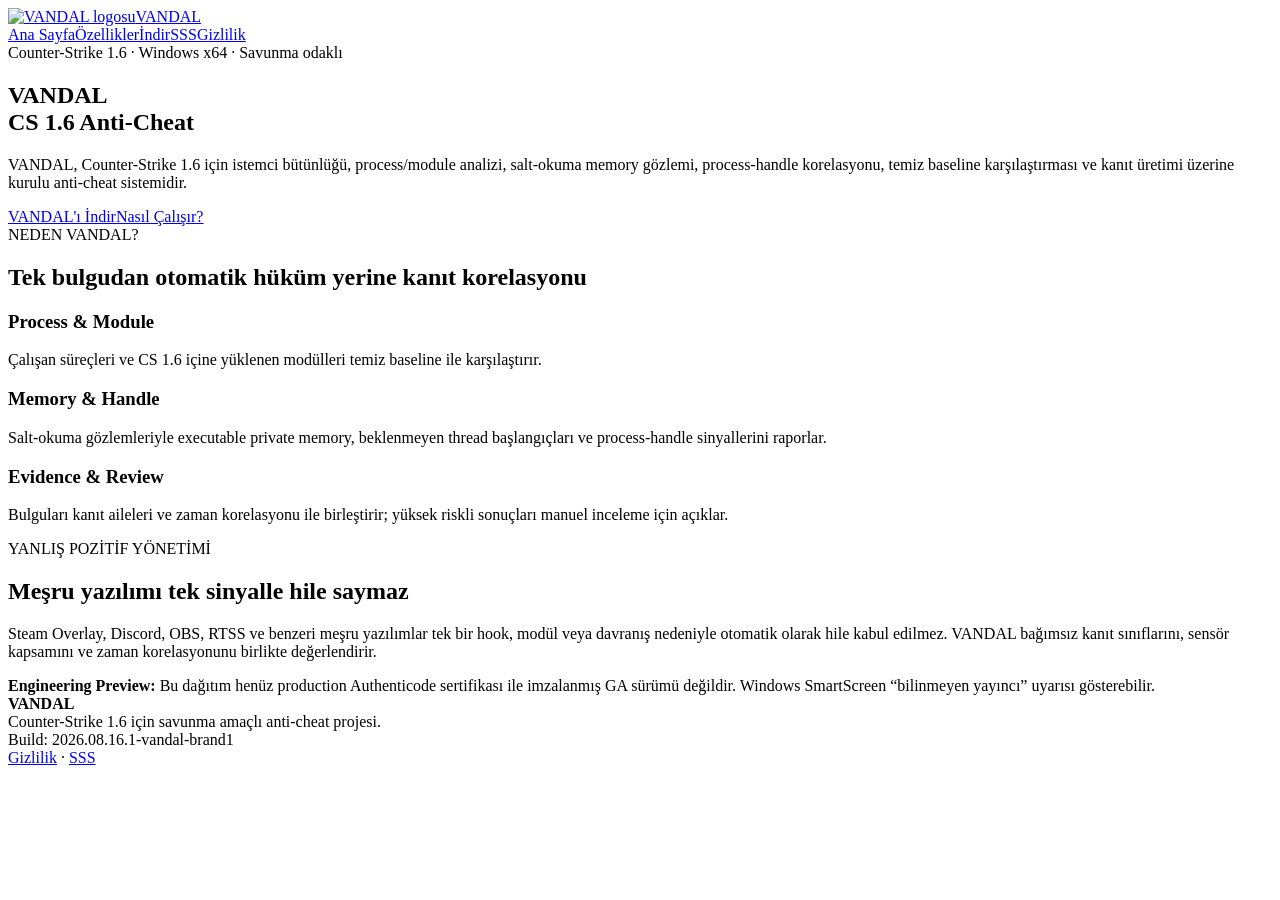
==== index.html @ d3534bc9 "Add VANDAL SEO homepage" ====
<!doctype html><html lang="tr"><head><meta charset="utf-8"><meta name="viewport" content="width=device-width,initial-scale=1"><title>VANDAL CS 1.6 Anti-Cheat | Windows Hile Tespit Sistemi</title><meta name="description" content="VANDAL, Counter-Strike 1.6 için process, module, memory, handle ve evidence correlation kullanan Windows x64 anti-cheat projesidir."><meta name="robots" content="index,follow,max-image-preview:large,max-snippet:-1,max-video-preview:-1"><link rel="canonical" href="https://mstarsayz-alt.github.io/VANDAL-CS16-AntiCheat/index.html"><link rel="icon" href="assets/logo.svg" type="image/svg+xml"><meta name="theme-color" content="#080c14"><meta property="og:type" content="website"><meta property="og:site_name" content="VANDAL"><meta property="og:title" content="VANDAL CS 1.6 Anti-Cheat | Windows Hile Tespit Sistemi"><meta property="og:description" content="VANDAL, Counter-Strike 1.6 için process, module, memory, handle ve evidence correlation kullanan Windows x64 anti-cheat projesidir."><meta property="og:url" content="https://mstarsayz-alt.github.io/VANDAL-CS16-AntiCheat/index.html"><meta property="og:image" content="https://mstarsayz-alt.github.io/VANDAL-CS16-AntiCheat/assets/og-vandal.svg"><meta name="twitter:card" content="summary_large_image"><link rel="stylesheet" href="assets/style.css"><script type="application/ld+json">{"@context":"https://schema.org","@graph":[{"@type":"WebSite","@id":"https://mstarsayz-alt.github.io/VANDAL-CS16-AntiCheat/#website","url":"https://mstarsayz-alt.github.io/VANDAL-CS16-AntiCheat/","name":"VANDAL CS 1.6 Anti-Cheat","inLanguage":"tr-TR"},{"@type":"SoftwareApplication","@id":"https://mstarsayz-alt.github.io/VANDAL-CS16-AntiCheat/#software","name":"VANDAL","alternateName":"VANDAL CS 1.6 Anti-Cheat","operatingSystem":"Windows 10, Windows 11","applicationCategory":"SecurityApplication","softwareVersion":"2026.08.16.1-vandal-brand1","url":"https://mstarsayz-alt.github.io/VANDAL-CS16-AntiCheat/","downloadUrl":"https://mstarsayz-alt.github.io/VANDAL-CS16-AntiCheat/downloads/VANDAL.exe","description":"Counter-Strike 1.6 için process, module, memory, handle, baseline ve evidence correlation kullanan savunma amaçlı Windows anti-cheat yazılımı."}]}</script></head><body><header><div class="wrap"><nav><a class="brand" href="index.html"><img src="assets/logo.svg" alt="VANDAL logosu"><span>VANDAL</span></a><div class="links"><a href="index.html" aria-current="page">Ana Sayfa</a><a href="features.html">Özellikler</a><a href="download.html">İndir</a><a href="faq.html">SSS</a><a href="privacy.html">Gizlilik</a></div></nav></div></header><main><section class="hero"><div class="wrap"><span class="eyebrow">Counter-Strike 1.6 · Windows x64 · Savunma odaklı</span><h1>VANDAL<br>CS 1.6 Anti-Cheat</h1><p class="lead">VANDAL, Counter-Strike 1.6 için istemci bütünlüğü, process/module analizi, salt-okuma memory gözlemi, process-handle korelasyonu, temiz baseline karşılaştırması ve kanıt üretimi üzerine kurulu anti-cheat sistemidir.</p><div class="cta"><a class="btn primary" href="download.html">VANDAL'ı İndir</a><a class="btn" href="features.html">Nasıl Çalışır?</a></div></div></section><section><div class="wrap"><div class="kicker">NEDEN VANDAL?</div><h2>Tek bulgudan otomatik hüküm yerine kanıt korelasyonu</h2><div class="grid"><div class="card"><h3>Process & Module</h3><p>Çalışan süreçleri ve CS 1.6 içine yüklenen modülleri temiz baseline ile karşılaştırır.</p></div><div class="card"><h3>Memory & Handle</h3><p>Salt-okuma gözlemleriyle executable private memory, beklenmeyen thread başlangıçları ve process-handle sinyallerini raporlar.</p></div><div class="card"><h3>Evidence & Review</h3><p>Bulguları kanıt aileleri ve zaman korelasyonu ile birleştirir; yüksek riskli sonuçları manuel inceleme için açıklar.</p></div></div></div></section><section><div class="wrap"><div class="kicker">YANLIŞ POZİTİF YÖNETİMİ</div><h2>Meşru yazılımı tek sinyalle hile saymaz</h2><p class="lead">Steam Overlay, Discord, OBS, RTSS ve benzeri meşru yazılımlar tek bir hook, modül veya davranış nedeniyle otomatik olarak hile kabul edilmez. VANDAL bağımsız kanıt sınıflarını, sensör kapsamını ve zaman korelasyonunu birlikte değerlendirir.</p></div></section><section><div class="wrap"><div class="notice"><strong>Engineering Preview:</strong> Bu dağıtım henüz production Authenticode sertifikası ile imzalanmış GA sürümü değildir. Windows SmartScreen “bilinmeyen yayıncı” uyarısı gösterebilir.</div></div></section></main><footer><div class="wrap footer-grid"><div><strong>VANDAL</strong><div class="small">Counter-Strike 1.6 için savunma amaçlı anti-cheat projesi.</div></div><div class="small">Build: 2026.08.16.1-vandal-brand1<br><a href="privacy.html">Gizlilik</a> · <a href="faq.html">SSS</a></div></div></footer></body></html>
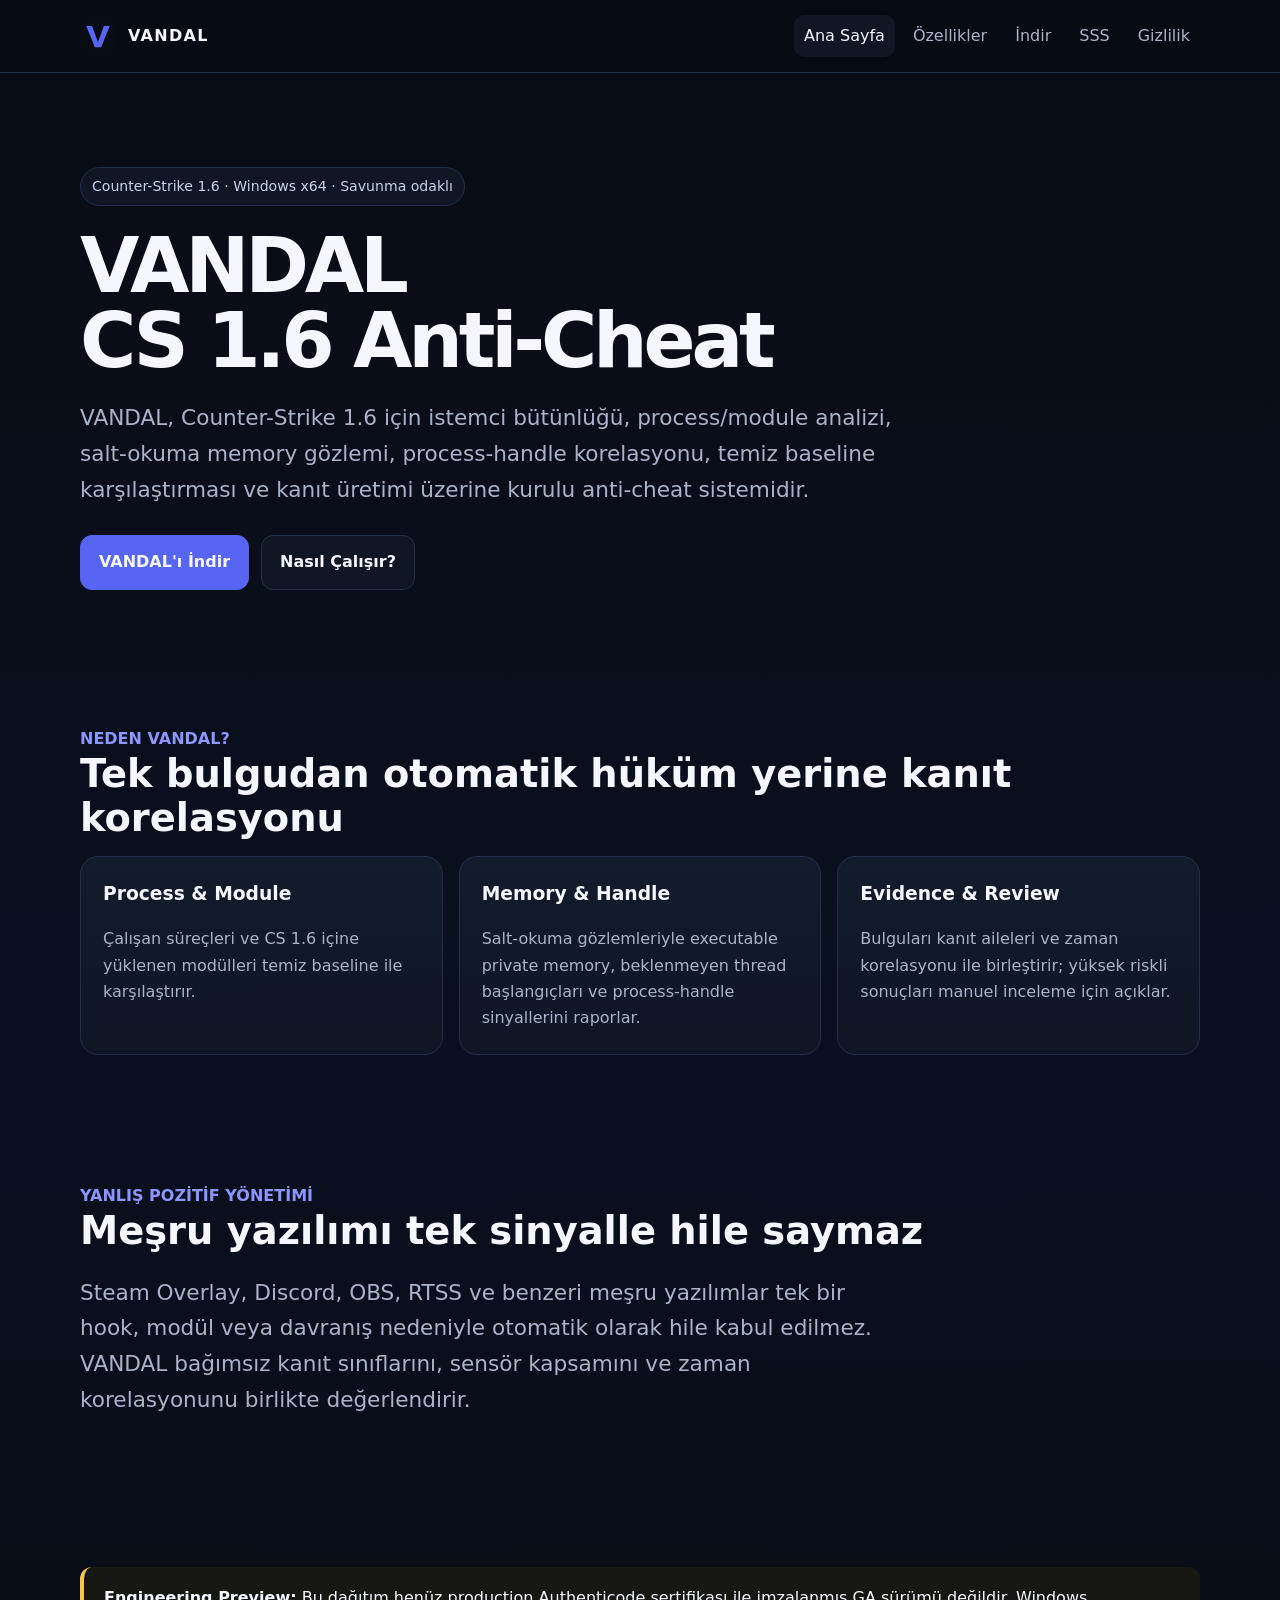
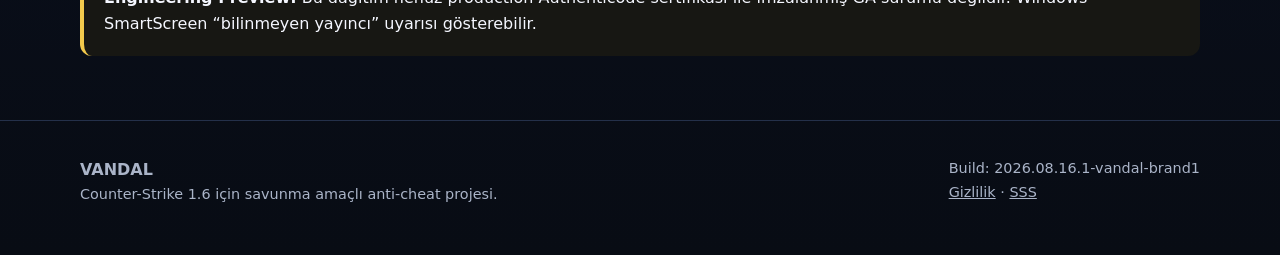
==== commit 359e4944: "Update structured download URL" ====
--- a/index.html
+++ b/index.html
@@ -1 +1 @@
-<!doctype html><html lang="tr"><head><meta charset="utf-8"><meta name="viewport" content="width=device-width,initial-scale=1"><title>VANDAL CS 1.6 Anti-Cheat | Windows Hile Tespit Sistemi</title><meta name="description" content="VANDAL, Counter-Strike 1.6 için process, module, memory, handle ve evidence correlation kullanan Windows x64 anti-cheat projesidir."><meta name="robots" content="index,follow,max-image-preview:large,max-snippet:-1,max-video-preview:-1"><link rel="canonical" href="https://mstarsayz-alt.github.io/VANDAL-CS16-AntiCheat/index.html"><link rel="icon" href="assets/logo.svg" type="image/svg+xml"><meta name="theme-color" content="#080c14"><meta property="og:type" content="website"><meta property="og:site_name" content="VANDAL"><meta property="og:title" content="VANDAL CS 1.6 Anti-Cheat | Windows Hile Tespit Sistemi"><meta property="og:description" content="VANDAL, Counter-Strike 1.6 için process, module, memory, handle ve evidence correlation kullanan Windows x64 anti-cheat projesidir."><meta property="og:url" content="https://mstarsayz-alt.github.io/VANDAL-CS16-AntiCheat/index.html"><meta property="og:image" content="https://mstarsayz-alt.github.io/VANDAL-CS16-AntiCheat/assets/og-vandal.svg"><meta name="twitter:card" content="summary_large_image"><link rel="stylesheet" href="assets/style.css"><script type="application/ld+json">{"@context":"https://schema.org","@graph":[{"@type":"WebSite","@id":"https://mstarsayz-alt.github.io/VANDAL-CS16-AntiCheat/#website","url":"https://mstarsayz-alt.github.io/VANDAL-CS16-AntiCheat/","name":"VANDAL CS 1.6 Anti-Cheat","inLanguage":"tr-TR"},{"@type":"SoftwareApplication","@id":"https://mstarsayz-alt.github.io/VANDAL-CS16-AntiCheat/#software","name":"VANDAL","alternateName":"VANDAL CS 1.6 Anti-Cheat","operatingSystem":"Windows 10, Windows 11","applicationCategory":"SecurityApplication","softwareVersion":"2026.08.16.1-vandal-brand1","url":"https://mstarsayz-alt.github.io/VANDAL-CS16-AntiCheat/","downloadUrl":"https://mstarsayz-alt.github.io/VANDAL-CS16-AntiCheat/downloads/VANDAL.exe","description":"Counter-Strike 1.6 için process, module, memory, handle, baseline ve evidence correlation kullanan savunma amaçlı Windows anti-cheat yazılımı."}]}</script></head><body><header><div class="wrap"><nav><a class="brand" href="index.html"><img src="assets/logo.svg" alt="VANDAL logosu"><span>VANDAL</span></a><div class="links"><a href="index.html" aria-current="page">Ana Sayfa</a><a href="features.html">Özellikler</a><a href="download.html">İndir</a><a href="faq.html">SSS</a><a href="privacy.html">Gizlilik</a></div></nav></div></header><main><section class="hero"><div class="wrap"><span class="eyebrow">Counter-Strike 1.6 · Windows x64 · Savunma odaklı</span><h1>VANDAL<br>CS 1.6 Anti-Cheat</h1><p class="lead">VANDAL, Counter-Strike 1.6 için istemci bütünlüğü, process/module analizi, salt-okuma memory gözlemi, process-handle korelasyonu, temiz baseline karşılaştırması ve kanıt üretimi üzerine kurulu anti-cheat sistemidir.</p><div class="cta"><a class="btn primary" href="download.html">VANDAL'ı İndir</a><a class="btn" href="features.html">Nasıl Çalışır?</a></div></div></section><section><div class="wrap"><div class="kicker">NEDEN VANDAL?</div><h2>Tek bulgudan otomatik hüküm yerine kanıt korelasyonu</h2><div class="grid"><div class="card"><h3>Process & Module</h3><p>Çalışan süreçleri ve CS 1.6 içine yüklenen modülleri temiz baseline ile karşılaştırır.</p></div><div class="card"><h3>Memory & Handle</h3><p>Salt-okuma gözlemleriyle executable private memory, beklenmeyen thread başlangıçları ve process-handle sinyallerini raporlar.</p></div><div class="card"><h3>Evidence & Review</h3><p>Bulguları kanıt aileleri ve zaman korelasyonu ile birleştirir; yüksek riskli sonuçları manuel inceleme için açıklar.</p></div></div></div></section><section><div class="wrap"><div class="kicker">YANLIŞ POZİTİF YÖNETİMİ</div><h2>Meşru yazılımı tek sinyalle hile saymaz</h2><p class="lead">Steam Overlay, Discord, OBS, RTSS ve benzeri meşru yazılımlar tek bir hook, modül veya davranış nedeniyle otomatik olarak hile kabul edilmez. VANDAL bağımsız kanıt sınıflarını, sensör kapsamını ve zaman korelasyonunu birlikte değerlendirir.</p></div></section><section><div class="wrap"><div class="notice"><strong>Engineering Preview:</strong> Bu dağıtım henüz production Authenticode sertifikası ile imzalanmış GA sürümü değildir. Windows SmartScreen “bilinmeyen yayıncı” uyarısı gösterebilir.</div></div></section></main><footer><div class="wrap footer-grid"><div><strong>VANDAL</strong><div class="small">Counter-Strike 1.6 için savunma amaçlı anti-cheat projesi.</div></div><div class="small">Build: 2026.08.16.1-vandal-brand1<br><a href="privacy.html">Gizlilik</a> · <a href="faq.html">SSS</a></div></div></footer></body></html>+<!doctype html><html lang="tr"><head><meta charset="utf-8"><meta name="viewport" content="width=device-width,initial-scale=1"><title>VANDAL CS 1.6 Anti-Cheat | Windows Hile Tespit Sistemi</title><meta name="description" content="VANDAL, Counter-Strike 1.6 için process, module, memory, handle ve evidence correlation kullanan Windows x64 anti-cheat projesidir."><meta name="robots" content="index,follow,max-image-preview:large,max-snippet:-1,max-video-preview:-1"><link rel="canonical" href="https://mstarsayz-alt.github.io/VANDAL-CS16-AntiCheat/index.html"><link rel="icon" href="assets/logo.svg" type="image/svg+xml"><meta name="theme-color" content="#080c14"><meta property="og:type" content="website"><meta property="og:site_name" content="VANDAL"><meta property="og:title" content="VANDAL CS 1.6 Anti-Cheat | Windows Hile Tespit Sistemi"><meta property="og:description" content="VANDAL, Counter-Strike 1.6 için process, module, memory, handle ve evidence correlation kullanan Windows x64 anti-cheat projesidir."><meta property="og:url" content="https://mstarsayz-alt.github.io/VANDAL-CS16-AntiCheat/index.html"><meta property="og:image" content="https://mstarsayz-alt.github.io/VANDAL-CS16-AntiCheat/assets/og-vandal.svg"><meta name="twitter:card" content="summary_large_image"><link rel="stylesheet" href="assets/style.css"><script type="application/ld+json">{"@context":"https://schema.org","@graph":[{"@type":"WebSite","@id":"https://mstarsayz-alt.github.io/VANDAL-CS16-AntiCheat/#website","url":"https://mstarsayz-alt.github.io/VANDAL-CS16-AntiCheat/","name":"VANDAL CS 1.6 Anti-Cheat","inLanguage":"tr-TR"},{"@type":"SoftwareApplication","@id":"https://mstarsayz-alt.github.io/VANDAL-CS16-AntiCheat/#software","name":"VANDAL","alternateName":"VANDAL CS 1.6 Anti-Cheat","operatingSystem":"Windows 10, Windows 11","applicationCategory":"SecurityApplication","softwareVersion":"2026.08.16.1-vandal-brand1","url":"https://mstarsayz-alt.github.io/VANDAL-CS16-AntiCheat/","downloadUrl":"https://github.com/mstarsayz-alt/VANDAL-CS16-AntiCheat/releases/latest/download/VANDAL.exe","description":"Counter-Strike 1.6 için process, module, memory, handle, baseline ve evidence correlation kullanan savunma amaçlı Windows anti-cheat yazılımı."}]}</script></head><body><header><div class="wrap"><nav><a class="brand" href="index.html"><img src="assets/logo.svg" alt="VANDAL logosu"><span>VANDAL</span></a><div class="links"><a href="index.html" aria-current="page">Ana Sayfa</a><a href="features.html">Özellikler</a><a href="download.html">İndir</a><a href="faq.html">SSS</a><a href="privacy.html">Gizlilik</a></div></nav></div></header><main><section class="hero"><div class="wrap"><span class="eyebrow">Counter-Strike 1.6 · Windows x64 · Savunma odaklı</span><h1>VANDAL<br>CS 1.6 Anti-Cheat</h1><p class="lead">VANDAL, Counter-Strike 1.6 için istemci bütünlüğü, process/module analizi, salt-okuma memory gözlemi, process-handle korelasyonu, temiz baseline karşılaştırması ve kanıt üretimi üzerine kurulu anti-cheat sistemidir.</p><div class="cta"><a class="btn primary" href="download.html">VANDAL'ı İndir</a><a class="btn" href="features.html">Nasıl Çalışır?</a></div></div></section><section><div class="wrap"><div class="kicker">NEDEN VANDAL?</div><h2>Tek bulgudan otomatik hüküm yerine kanıt korelasyonu</h2><div class="grid"><div class="card"><h3>Process & Module</h3><p>Çalışan süreçleri ve CS 1.6 içine yüklenen modülleri temiz baseline ile karşılaştırır.</p></div><div class="card"><h3>Memory & Handle</h3><p>Salt-okuma gözlemleriyle executable private memory, beklenmeyen thread başlangıçları ve process-handle sinyallerini raporlar.</p></div><div class="card"><h3>Evidence & Review</h3><p>Bulguları kanıt aileleri ve zaman korelasyonu ile birleştirir; yüksek riskli sonuçları manuel inceleme için açıklar.</p></div></div></div></section><section><div class="wrap"><div class="kicker">YANLIŞ POZİTİF YÖNETİMİ</div><h2>Meşru yazılımı tek sinyalle hile saymaz</h2><p class="lead">Steam Overlay, Discord, OBS, RTSS ve benzeri meşru yazılımlar tek bir hook, modül veya davranış nedeniyle otomatik olarak hile kabul edilmez. VANDAL bağımsız kanıt sınıflarını, sensör kapsamını ve zaman korelasyonunu birlikte değerlendirir.</p></div></section><section><div class="wrap"><div class="notice"><strong>Engineering Preview:</strong> Bu dağıtım henüz production Authenticode sertifikası ile imzalanmış GA sürümü değildir. Windows SmartScreen “bilinmeyen yayıncı” uyarısı gösterebilir.</div></div></section></main><footer><div class="wrap footer-grid"><div><strong>VANDAL</strong><div class="small">Counter-Strike 1.6 için savunma amaçlı anti-cheat projesi.</div></div><div class="small">Build: 2026.08.16.1-vandal-brand1<br><a href="privacy.html">Gizlilik</a> · <a href="faq.html">SSS</a></div></div></footer></body></html>
--- a/assets/style.css
+++ b/assets/style.css
@@ -0,0 +1 @@
+:root{--bg:#080c14;--panel:#0f1624;--panel2:#121c2d;--text:#f5f7ff;--muted:#aab4c8;--line:#24304a;--accent:#5865f2;--accent2:#8d96ff;--warn:#f2c94c;--max:1120px}*{box-sizing:border-box}html{scroll-behavior:smooth}body{margin:0;background:linear-gradient(180deg,#080c14,#0a1020 58%,#080c14);color:var(--text);font:16px/1.65 system-ui,-apple-system,Segoe UI,Roboto,Arial,sans-serif}a{color:inherit}.wrap{width:min(var(--max),calc(100% - 32px));margin:auto}header{position:sticky;top:0;z-index:20;background:rgba(8,12,20,.93);backdrop-filter:blur(12px);border-bottom:1px solid var(--line)}nav{display:flex;align-items:center;justify-content:space-between;gap:18px;min-height:72px}.brand{display:flex;align-items:center;gap:12px;font-weight:850;text-decoration:none;letter-spacing:.08em}.brand img{width:36px;height:36px}.links{display:flex;flex-wrap:wrap;gap:8px}.links a{text-decoration:none;color:var(--muted);padding:8px 10px;border-radius:10px}.links a:hover,.links a[aria-current=page]{background:var(--panel);color:var(--text)}.hero{padding:94px 0 72px}.eyebrow{display:inline-flex;border:1px solid var(--line);border-radius:999px;padding:7px 11px;color:#cbd3e8;background:#0f1624;font-size:.88rem}h1{font-size:clamp(2.5rem,6vw,5.4rem);line-height:.98;letter-spacing:-.055em;margin:22px 0 18px}h2{font-size:clamp(1.7rem,3vw,2.5rem);line-height:1.15;margin:0 0 16px}h3{margin:0 0 8px}.lead{font-size:clamp(1.08rem,2vw,1.35rem);max-width:820px;color:var(--muted)}.cta{display:flex;flex-wrap:wrap;gap:12px;margin-top:28px}.btn{display:inline-flex;align-items:center;justify-content:center;text-decoration:none;font-weight:760;padding:13px 18px;border-radius:12px;border:1px solid var(--line);background:var(--panel)}.btn.primary{background:var(--accent);border-color:var(--accent)}section{padding:64px 0}.grid{display:grid;grid-template-columns:repeat(3,1fr);gap:16px}.card{background:linear-gradient(180deg,var(--panel2),var(--panel));border:1px solid var(--line);border-radius:18px;padding:22px}.card p{color:var(--muted);margin-bottom:0}.kicker{color:var(--accent2);font-weight:800}.notice{border-left:4px solid var(--warn);background:#171713;padding:18px 20px;border-radius:12px}pre,code{font-family:ui-monospace,SFMono-Regular,Consolas,monospace}pre{overflow:auto;background:#070b12;border:1px solid var(--line);padding:16px;border-radius:12px}table{width:100%;border-collapse:collapse;background:var(--panel);border:1px solid var(--line)}th,td{text-align:left;padding:12px;border-bottom:1px solid var(--line);vertical-align:top}.faq details{background:var(--panel);border:1px solid var(--line);border-radius:14px;padding:18px 20px;margin:12px 0}.faq summary{cursor:pointer;font-weight:750}.muted{color:var(--muted)}footer{border-top:1px solid var(--line);padding:36px 0 48px;color:var(--muted)}.footer-grid{display:flex;justify-content:space-between;gap:24px;flex-wrap:wrap}.small{font-size:.9rem}@media(max-width:820px){nav{align-items:flex-start;padding:14px 0;flex-direction:column}.links{padding-bottom:8px}.hero{padding-top:56px}.grid{grid-template-columns:1fr}}
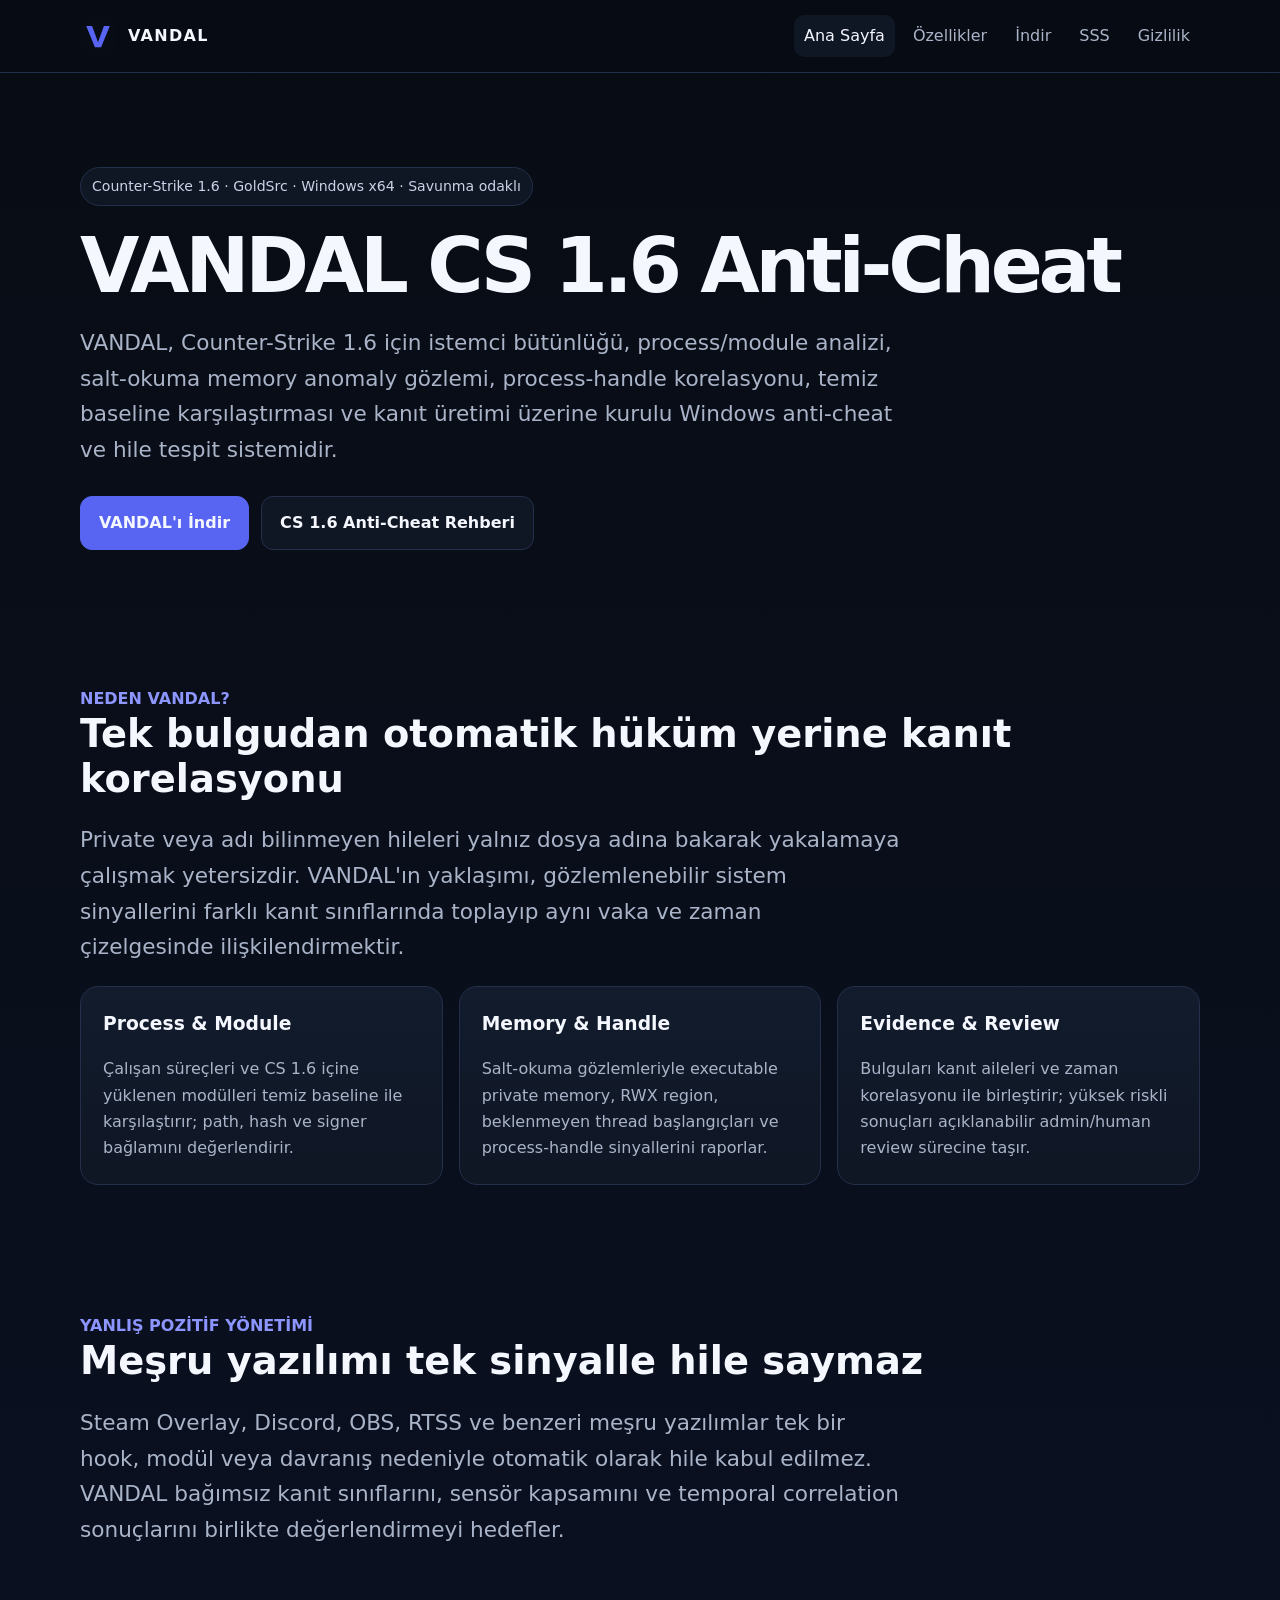
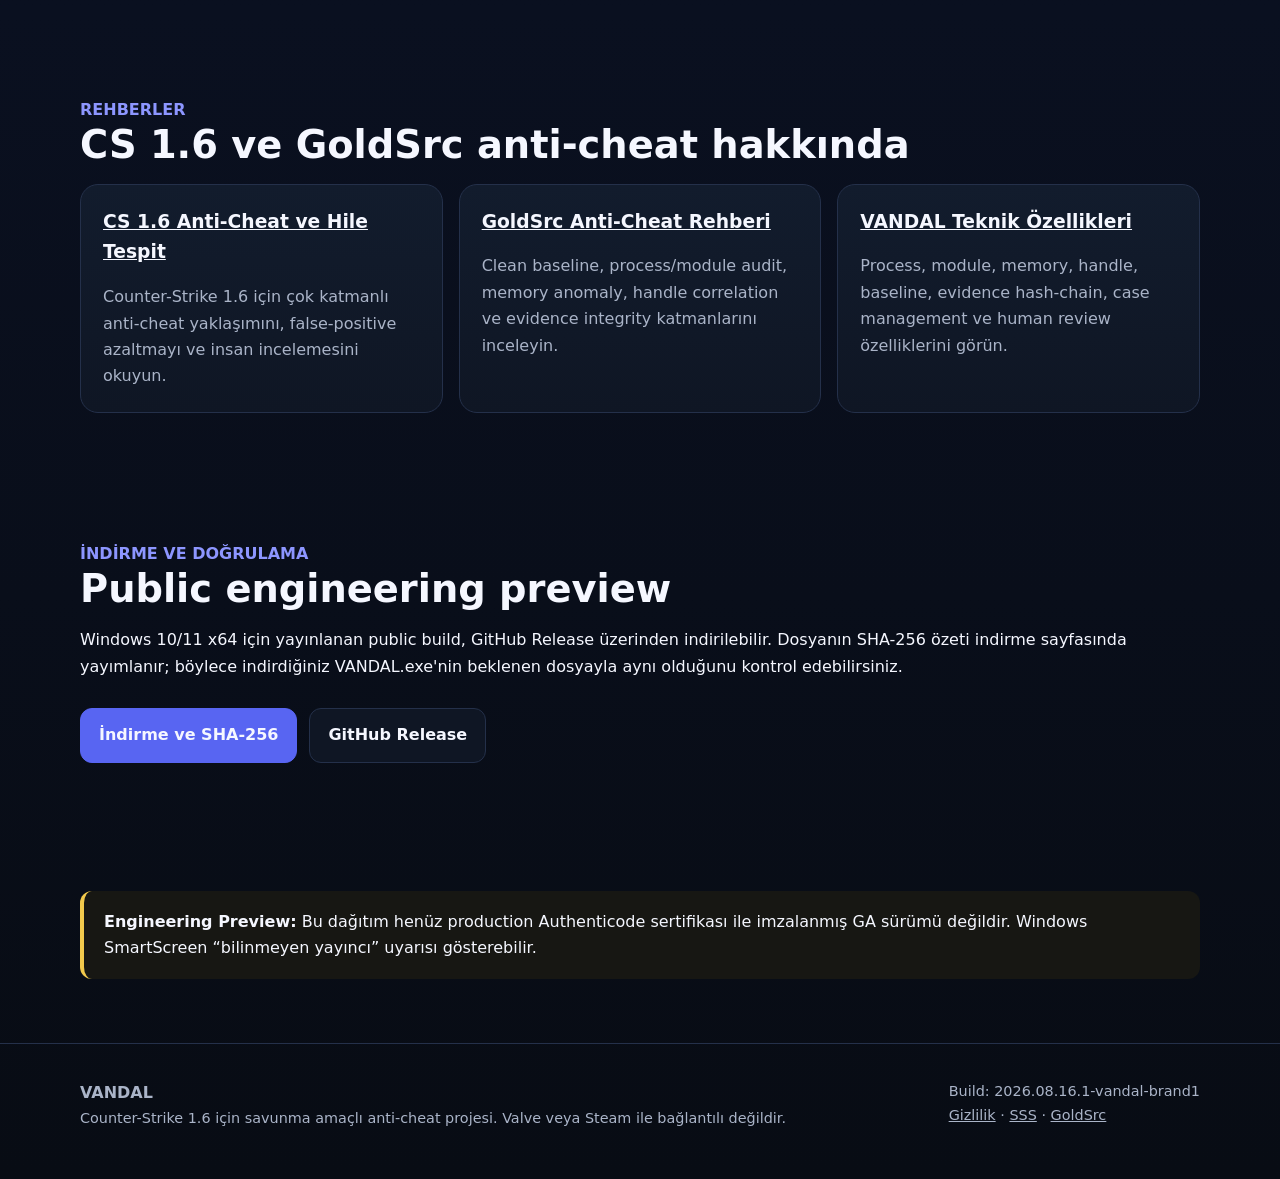
==== commit c483bdef: "Strengthen VANDAL homepage SEO and internal links" ====
--- a/index.html
+++ b/index.html
@@ -1 +1,33 @@
-<!doctype html><html lang="tr"><head><meta charset="utf-8"><meta name="viewport" content="width=device-width,initial-scale=1"><title>VANDAL CS 1.6 Anti-Cheat | Windows Hile Tespit Sistemi</title><meta name="description" content="VANDAL, Counter-Strike 1.6 için process, module, memory, handle ve evidence correlation kullanan Windows x64 anti-cheat projesidir."><meta name="robots" content="index,follow,max-image-preview:large,max-snippet:-1,max-video-preview:-1"><link rel="canonical" href="https://mstarsayz-alt.github.io/VANDAL-CS16-AntiCheat/index.html"><link rel="icon" href="assets/logo.svg" type="image/svg+xml"><meta name="theme-color" content="#080c14"><meta property="og:type" content="website"><meta property="og:site_name" content="VANDAL"><meta property="og:title" content="VANDAL CS 1.6 Anti-Cheat | Windows Hile Tespit Sistemi"><meta property="og:description" content="VANDAL, Counter-Strike 1.6 için process, module, memory, handle ve evidence correlation kullanan Windows x64 anti-cheat projesidir."><meta property="og:url" content="https://mstarsayz-alt.github.io/VANDAL-CS16-AntiCheat/index.html"><meta property="og:image" content="https://mstarsayz-alt.github.io/VANDAL-CS16-AntiCheat/assets/og-vandal.svg"><meta name="twitter:card" content="summary_large_image"><link rel="stylesheet" href="assets/style.css"><script type="application/ld+json">{"@context":"https://schema.org","@graph":[{"@type":"WebSite","@id":"https://mstarsayz-alt.github.io/VANDAL-CS16-AntiCheat/#website","url":"https://mstarsayz-alt.github.io/VANDAL-CS16-AntiCheat/","name":"VANDAL CS 1.6 Anti-Cheat","inLanguage":"tr-TR"},{"@type":"SoftwareApplication","@id":"https://mstarsayz-alt.github.io/VANDAL-CS16-AntiCheat/#software","name":"VANDAL","alternateName":"VANDAL CS 1.6 Anti-Cheat","operatingSystem":"Windows 10, Windows 11","applicationCategory":"SecurityApplication","softwareVersion":"2026.08.16.1-vandal-brand1","url":"https://mstarsayz-alt.github.io/VANDAL-CS16-AntiCheat/","downloadUrl":"https://github.com/mstarsayz-alt/VANDAL-CS16-AntiCheat/releases/latest/download/VANDAL.exe","description":"Counter-Strike 1.6 için process, module, memory, handle, baseline ve evidence correlation kullanan savunma amaçlı Windows anti-cheat yazılımı."}]}</script></head><body><header><div class="wrap"><nav><a class="brand" href="index.html"><img src="assets/logo.svg" alt="VANDAL logosu"><span>VANDAL</span></a><div class="links"><a href="index.html" aria-current="page">Ana Sayfa</a><a href="features.html">Özellikler</a><a href="download.html">İndir</a><a href="faq.html">SSS</a><a href="privacy.html">Gizlilik</a></div></nav></div></header><main><section class="hero"><div class="wrap"><span class="eyebrow">Counter-Strike 1.6 · Windows x64 · Savunma odaklı</span><h1>VANDAL<br>CS 1.6 Anti-Cheat</h1><p class="lead">VANDAL, Counter-Strike 1.6 için istemci bütünlüğü, process/module analizi, salt-okuma memory gözlemi, process-handle korelasyonu, temiz baseline karşılaştırması ve kanıt üretimi üzerine kurulu anti-cheat sistemidir.</p><div class="cta"><a class="btn primary" href="download.html">VANDAL'ı İndir</a><a class="btn" href="features.html">Nasıl Çalışır?</a></div></div></section><section><div class="wrap"><div class="kicker">NEDEN VANDAL?</div><h2>Tek bulgudan otomatik hüküm yerine kanıt korelasyonu</h2><div class="grid"><div class="card"><h3>Process & Module</h3><p>Çalışan süreçleri ve CS 1.6 içine yüklenen modülleri temiz baseline ile karşılaştırır.</p></div><div class="card"><h3>Memory & Handle</h3><p>Salt-okuma gözlemleriyle executable private memory, beklenmeyen thread başlangıçları ve process-handle sinyallerini raporlar.</p></div><div class="card"><h3>Evidence & Review</h3><p>Bulguları kanıt aileleri ve zaman korelasyonu ile birleştirir; yüksek riskli sonuçları manuel inceleme için açıklar.</p></div></div></div></section><section><div class="wrap"><div class="kicker">YANLIŞ POZİTİF YÖNETİMİ</div><h2>Meşru yazılımı tek sinyalle hile saymaz</h2><p class="lead">Steam Overlay, Discord, OBS, RTSS ve benzeri meşru yazılımlar tek bir hook, modül veya davranış nedeniyle otomatik olarak hile kabul edilmez. VANDAL bağımsız kanıt sınıflarını, sensör kapsamını ve zaman korelasyonunu birlikte değerlendirir.</p></div></section><section><div class="wrap"><div class="notice"><strong>Engineering Preview:</strong> Bu dağıtım henüz production Authenticode sertifikası ile imzalanmış GA sürümü değildir. Windows SmartScreen “bilinmeyen yayıncı” uyarısı gösterebilir.</div></div></section></main><footer><div class="wrap footer-grid"><div><strong>VANDAL</strong><div class="small">Counter-Strike 1.6 için savunma amaçlı anti-cheat projesi.</div></div><div class="small">Build: 2026.08.16.1-vandal-brand1<br><a href="privacy.html">Gizlilik</a> · <a href="faq.html">SSS</a></div></div></footer></body></html>+<!doctype html>
+<html lang="tr">
+<head>
+<meta charset="utf-8">
+<meta name="viewport" content="width=device-width,initial-scale=1">
+<title>VANDAL CS 1.6 Anti-Cheat | Hile Tespit ve Kanıt Sistemi</title>
+<meta name="description" content="VANDAL, Counter-Strike 1.6 için process, module, memory, handle, temiz baseline ve evidence correlation kullanan Windows x64 anti-cheat ve hile tespit projesidir.">
+<meta name="robots" content="index,follow,max-image-preview:large,max-snippet:-1,max-video-preview:-1">
+<link rel="canonical" href="https://mstarsayz-alt.github.io/VANDAL-CS16-AntiCheat/">
+<link rel="icon" href="assets/logo.svg" type="image/svg+xml">
+<meta name="theme-color" content="#080c14">
+<meta property="og:type" content="website">
+<meta property="og:site_name" content="VANDAL">
+<meta property="og:title" content="VANDAL CS 1.6 Anti-Cheat | Hile Tespit ve Kanıt Sistemi">
+<meta property="og:description" content="Counter-Strike 1.6 için çok katmanlı Windows anti-cheat: process, module, memory, handle, clean baseline, evidence correlation ve human review.">
+<meta property="og:url" content="https://mstarsayz-alt.github.io/VANDAL-CS16-AntiCheat/">
+<meta property="og:image" content="https://mstarsayz-alt.github.io/VANDAL-CS16-AntiCheat/assets/og-vandal.svg">
+<meta name="twitter:card" content="summary_large_image">
+<link rel="stylesheet" href="assets/style.css">
+<script type="application/ld+json">{"@context":"https://schema.org","@graph":[{"@type":"WebSite","@id":"https://mstarsayz-alt.github.io/VANDAL-CS16-AntiCheat/#website","url":"https://mstarsayz-alt.github.io/VANDAL-CS16-AntiCheat/","name":"VANDAL CS 1.6 Anti-Cheat","alternateName":"VANDAL","inLanguage":"tr-TR"},{"@type":"SoftwareApplication","@id":"https://mstarsayz-alt.github.io/VANDAL-CS16-AntiCheat/#software","name":"VANDAL","alternateName":"VANDAL CS 1.6 Anti-Cheat","operatingSystem":"Windows 10, Windows 11","applicationCategory":"SecurityApplication","softwareVersion":"2026.08.16.1-vandal-brand1","url":"https://mstarsayz-alt.github.io/VANDAL-CS16-AntiCheat/","downloadUrl":"https://github.com/mstarsayz-alt/VANDAL-CS16-AntiCheat/releases/latest/download/VANDAL.exe","sameAs":"https://github.com/mstarsayz-alt/VANDAL-CS16-AntiCheat","description":"Counter-Strike 1.6 için process, module, memory, handle, clean baseline ve evidence correlation kullanan savunma amaçlı Windows anti-cheat yazılımı."}]}</script>
+</head>
+<body>
+<header><div class="wrap"><nav><a class="brand" href="index.html"><img src="assets/logo.svg" alt="VANDAL CS 1.6 anti-cheat logosu"><span>VANDAL</span></a><div class="links"><a href="index.html" aria-current="page">Ana Sayfa</a><a href="features.html">Özellikler</a><a href="download.html">İndir</a><a href="faq.html">SSS</a><a href="privacy.html">Gizlilik</a></div></nav></div></header>
+<main>
+<section class="hero"><div class="wrap"><span class="eyebrow">Counter-Strike 1.6 · GoldSrc · Windows x64 · Savunma odaklı</span><h1>VANDAL CS 1.6 Anti-Cheat</h1><p class="lead">VANDAL, Counter-Strike 1.6 için istemci bütünlüğü, process/module analizi, salt-okuma memory anomaly gözlemi, process-handle korelasyonu, temiz baseline karşılaştırması ve kanıt üretimi üzerine kurulu Windows anti-cheat ve hile tespit sistemidir.</p><div class="cta"><a class="btn primary" href="download.html">VANDAL'ı İndir</a><a class="btn" href="cs16-anticheat.html">CS 1.6 Anti-Cheat Rehberi</a></div></div></section>
+<section><div class="wrap"><div class="kicker">NEDEN VANDAL?</div><h2>Tek bulgudan otomatik hüküm yerine kanıt korelasyonu</h2><p class="lead">Private veya adı bilinmeyen hileleri yalnız dosya adına bakarak yakalamaya çalışmak yetersizdir. VANDAL'ın yaklaşımı, gözlemlenebilir sistem sinyallerini farklı kanıt sınıflarında toplayıp aynı vaka ve zaman çizelgesinde ilişkilendirmektir.</p><div class="grid"><div class="card"><h3>Process & Module</h3><p>Çalışan süreçleri ve CS 1.6 içine yüklenen modülleri temiz baseline ile karşılaştırır; path, hash ve signer bağlamını değerlendirir.</p></div><div class="card"><h3>Memory & Handle</h3><p>Salt-okuma gözlemleriyle executable private memory, RWX region, beklenmeyen thread başlangıçları ve process-handle sinyallerini raporlar.</p></div><div class="card"><h3>Evidence & Review</h3><p>Bulguları kanıt aileleri ve zaman korelasyonu ile birleştirir; yüksek riskli sonuçları açıklanabilir admin/human review sürecine taşır.</p></div></div></div></section>
+<section><div class="wrap"><div class="kicker">YANLIŞ POZİTİF YÖNETİMİ</div><h2>Meşru yazılımı tek sinyalle hile saymaz</h2><p class="lead">Steam Overlay, Discord, OBS, RTSS ve benzeri meşru yazılımlar tek bir hook, modül veya davranış nedeniyle otomatik olarak hile kabul edilmez. VANDAL bağımsız kanıt sınıflarını, sensör kapsamını ve temporal correlation sonuçlarını birlikte değerlendirmeyi hedefler.</p></div></section>
+<section><div class="wrap"><div class="kicker">REHBERLER</div><h2>CS 1.6 ve GoldSrc anti-cheat hakkında</h2><div class="grid"><div class="card"><h3><a href="cs16-anticheat.html">CS 1.6 Anti-Cheat ve Hile Tespit</a></h3><p>Counter-Strike 1.6 için çok katmanlı anti-cheat yaklaşımını, false-positive azaltmayı ve insan incelemesini okuyun.</p></div><div class="card"><h3><a href="goldsrc-anticheat.html">GoldSrc Anti-Cheat Rehberi</a></h3><p>Clean baseline, process/module audit, memory anomaly, handle correlation ve evidence integrity katmanlarını inceleyin.</p></div><div class="card"><h3><a href="features.html">VANDAL Teknik Özellikleri</a></h3><p>Process, module, memory, handle, baseline, evidence hash-chain, case management ve human review özelliklerini görün.</p></div></div></div></section>
+<section><div class="wrap"><div class="kicker">İNDİRME VE DOĞRULAMA</div><h2>Public engineering preview</h2><p>Windows 10/11 x64 için yayınlanan public build, GitHub Release üzerinden indirilebilir. Dosyanın SHA-256 özeti indirme sayfasında yayımlanır; böylece indirdiğiniz VANDAL.exe'nin beklenen dosyayla aynı olduğunu kontrol edebilirsiniz.</p><div class="cta"><a class="btn primary" href="download.html">İndirme ve SHA-256</a><a class="btn" href="https://github.com/mstarsayz-alt/VANDAL-CS16-AntiCheat/releases/latest">GitHub Release</a></div></div></section>
+<section><div class="wrap"><div class="notice"><strong>Engineering Preview:</strong> Bu dağıtım henüz production Authenticode sertifikası ile imzalanmış GA sürümü değildir. Windows SmartScreen “bilinmeyen yayıncı” uyarısı gösterebilir.</div></div></section>
+</main>
+<footer><div class="wrap footer-grid"><div><strong>VANDAL</strong><div class="small">Counter-Strike 1.6 için savunma amaçlı anti-cheat projesi. Valve veya Steam ile bağlantılı değildir.</div></div><div class="small">Build: 2026.08.16.1-vandal-brand1<br><a href="privacy.html">Gizlilik</a> · <a href="faq.html">SSS</a> · <a href="goldsrc-anticheat.html">GoldSrc</a></div></div></footer>
+</body></html>
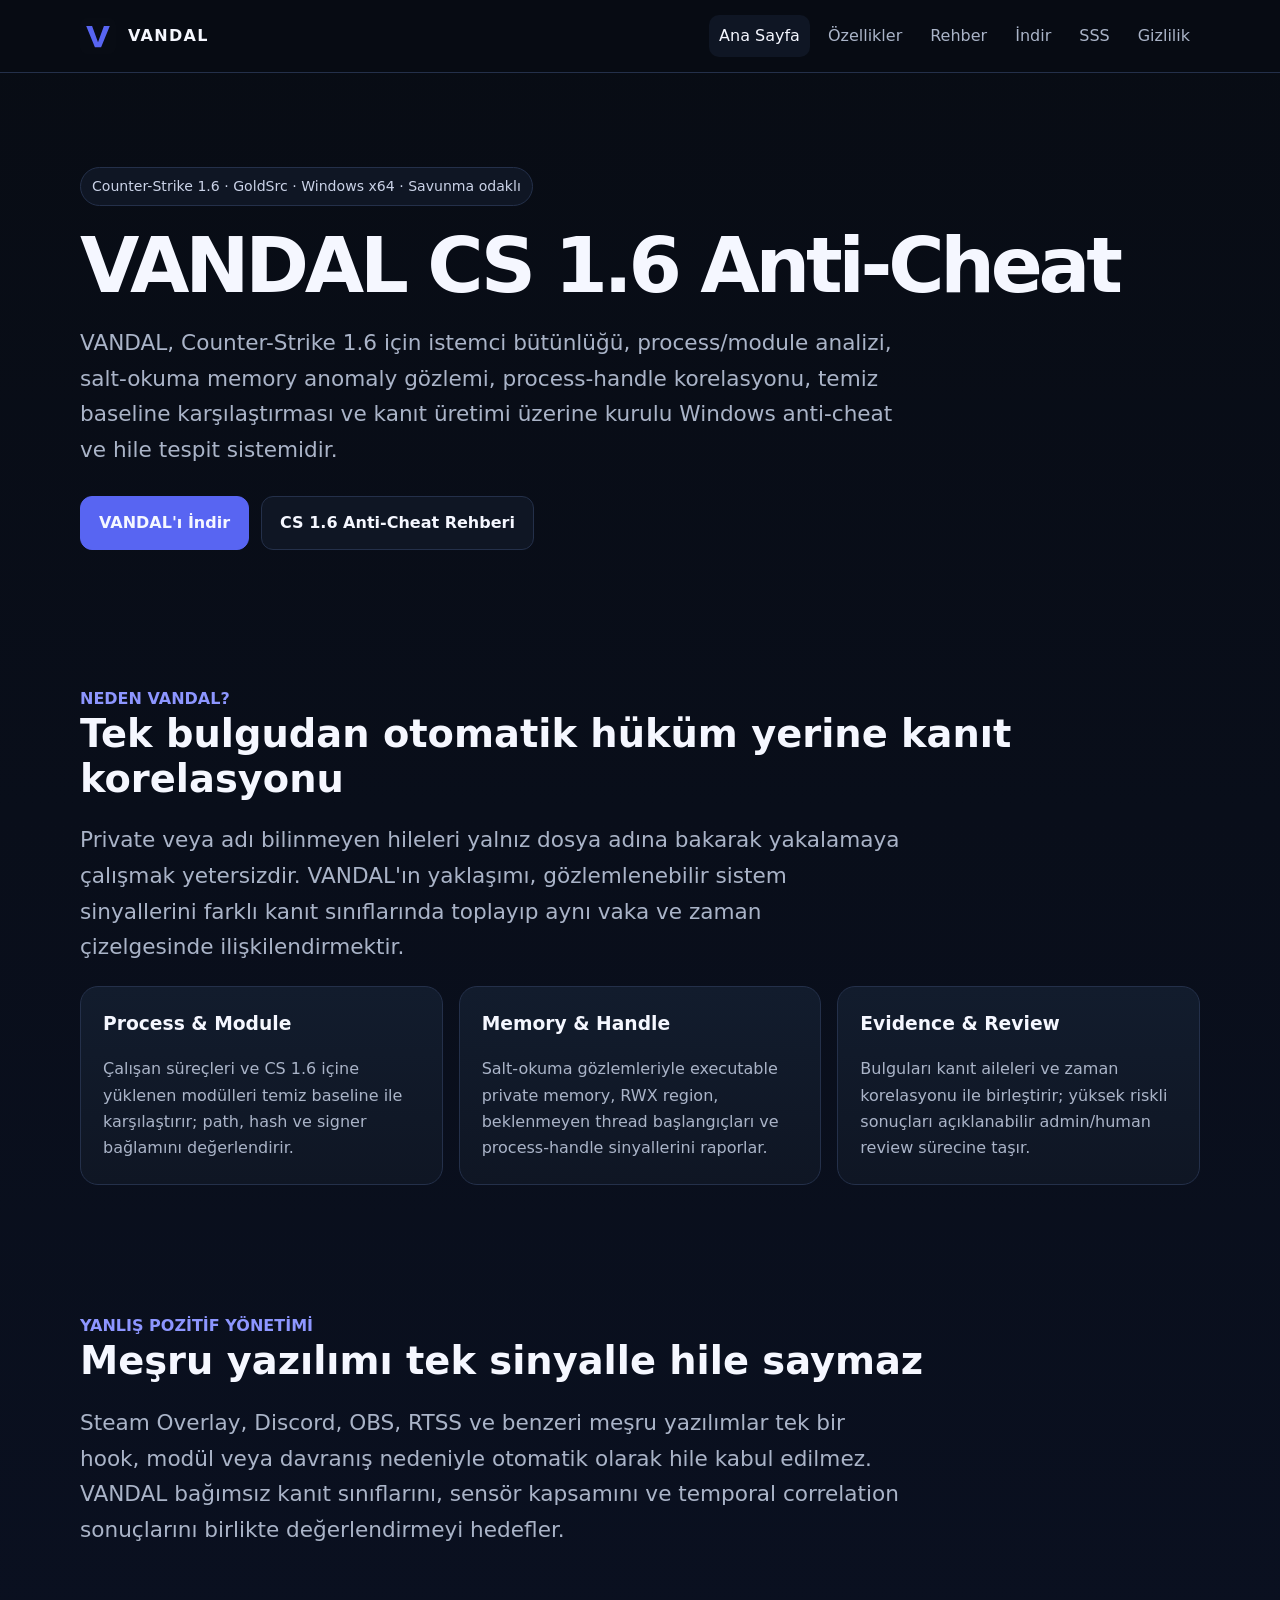
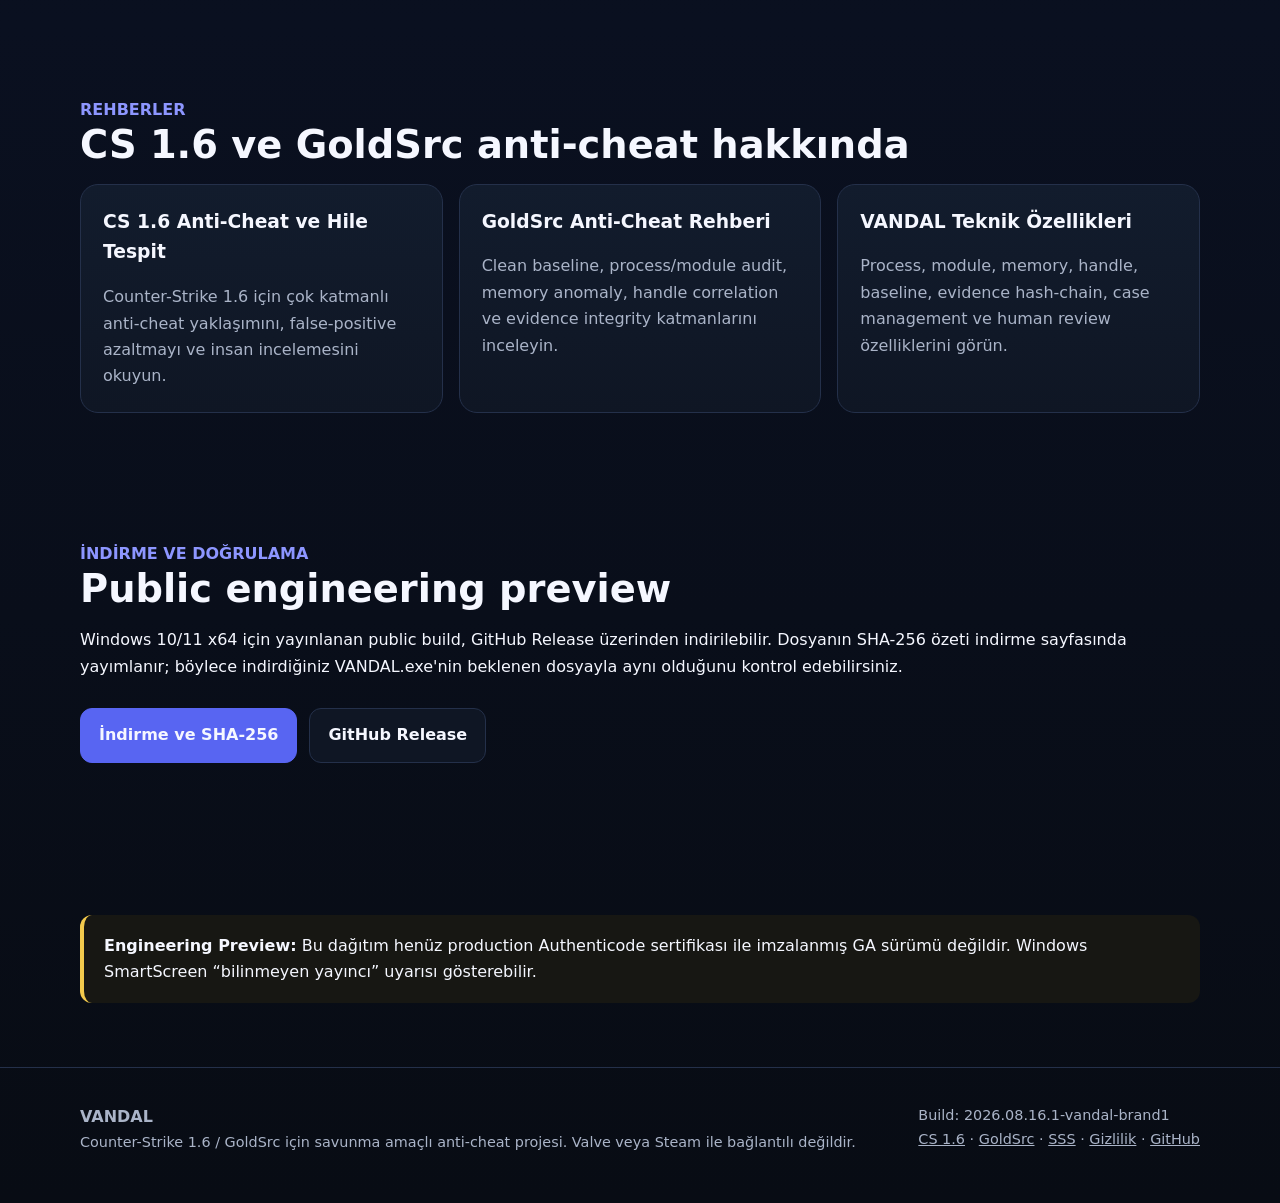
==== commit 5a40a646: "Improve site sharing, accessibility, download verification and add CI checks - Add PNG social previe" ====
--- a/index.html
+++ b/index.html
@@ -7,21 +7,21 @@
 <meta name="description" content="VANDAL, Counter-Strike 1.6 için process, module, memory, handle, temiz baseline ve evidence correlation kullanan Windows x64 anti-cheat ve hile tespit projesidir.">
 <meta name="robots" content="index,follow,max-image-preview:large,max-snippet:-1,max-video-preview:-1">
 <link rel="canonical" href="https://mstarsayz-alt.github.io/VANDAL-CS16-AntiCheat/">
-<link rel="icon" href="assets/logo.svg" type="image/svg+xml">
+
 <meta name="theme-color" content="#080c14">
 <meta property="og:type" content="website">
 <meta property="og:site_name" content="VANDAL">
 <meta property="og:title" content="VANDAL CS 1.6 Anti-Cheat | Hile Tespit ve Kanıt Sistemi">
 <meta property="og:description" content="Counter-Strike 1.6 için çok katmanlı Windows anti-cheat: process, module, memory, handle, clean baseline, evidence correlation ve human review.">
 <meta property="og:url" content="https://mstarsayz-alt.github.io/VANDAL-CS16-AntiCheat/">
-<meta property="og:image" content="https://mstarsayz-alt.github.io/VANDAL-CS16-AntiCheat/assets/og-vandal.svg">
-<meta name="twitter:card" content="summary_large_image">
-<link rel="stylesheet" href="assets/style.css">
+<meta property="og:image" content="https://mstarsayz-alt.github.io/VANDAL-CS16-AntiCheat/assets/og-vandal.png"><meta property="og:image:width" content="1200"><meta property="og:image:height" content="630"><meta property="og:image:alt" content="VANDAL CS 1.6 Anti-Cheat"><meta property="og:locale" content="tr_TR">
+<meta name="twitter:card" content="summary_large_image"><meta name="twitter:image" content="https://mstarsayz-alt.github.io/VANDAL-CS16-AntiCheat/assets/og-vandal.png">
+<link rel="icon" href="assets/logo.svg" type="image/svg+xml"><link rel="apple-touch-icon" href="assets/apple-touch-icon.png"><link rel="manifest" href="site.webmanifest"><link rel="stylesheet" href="assets/style.css">
 <script type="application/ld+json">{"@context":"https://schema.org","@graph":[{"@type":"WebSite","@id":"https://mstarsayz-alt.github.io/VANDAL-CS16-AntiCheat/#website","url":"https://mstarsayz-alt.github.io/VANDAL-CS16-AntiCheat/","name":"VANDAL CS 1.6 Anti-Cheat","alternateName":"VANDAL","inLanguage":"tr-TR"},{"@type":"SoftwareApplication","@id":"https://mstarsayz-alt.github.io/VANDAL-CS16-AntiCheat/#software","name":"VANDAL","alternateName":"VANDAL CS 1.6 Anti-Cheat","operatingSystem":"Windows 10, Windows 11","applicationCategory":"SecurityApplication","softwareVersion":"2026.08.16.1-vandal-brand1","url":"https://mstarsayz-alt.github.io/VANDAL-CS16-AntiCheat/","downloadUrl":"https://github.com/mstarsayz-alt/VANDAL-CS16-AntiCheat/releases/latest/download/VANDAL.exe","sameAs":"https://github.com/mstarsayz-alt/VANDAL-CS16-AntiCheat","description":"Counter-Strike 1.6 için process, module, memory, handle, clean baseline ve evidence correlation kullanan savunma amaçlı Windows anti-cheat yazılımı."}]}</script>
 </head>
 <body>
-<header><div class="wrap"><nav><a class="brand" href="index.html"><img src="assets/logo.svg" alt="VANDAL CS 1.6 anti-cheat logosu"><span>VANDAL</span></a><div class="links"><a href="index.html" aria-current="page">Ana Sayfa</a><a href="features.html">Özellikler</a><a href="download.html">İndir</a><a href="faq.html">SSS</a><a href="privacy.html">Gizlilik</a></div></nav></div></header>
-<main>
+<a class="skip" href="#main">İçeriğe geç</a><header><div class="wrap"><nav aria-label="Ana menü"><a class="brand" href="index.html"><img src="assets/logo.svg" alt="VANDAL CS 1.6 anti-cheat logosu" width="36" height="36"><span>VANDAL</span></a><div class="links"><a href="index.html" aria-current="page">Ana Sayfa</a><a href="features.html">Özellikler</a><a href="cs16-anticheat.html">Rehber</a><a href="download.html">İndir</a><a href="faq.html">SSS</a><a href="privacy.html">Gizlilik</a></div></nav></div></header>
+<main id="main">
 <section class="hero"><div class="wrap"><span class="eyebrow">Counter-Strike 1.6 · GoldSrc · Windows x64 · Savunma odaklı</span><h1>VANDAL CS 1.6 Anti-Cheat</h1><p class="lead">VANDAL, Counter-Strike 1.6 için istemci bütünlüğü, process/module analizi, salt-okuma memory anomaly gözlemi, process-handle korelasyonu, temiz baseline karşılaştırması ve kanıt üretimi üzerine kurulu Windows anti-cheat ve hile tespit sistemidir.</p><div class="cta"><a class="btn primary" href="download.html">VANDAL'ı İndir</a><a class="btn" href="cs16-anticheat.html">CS 1.6 Anti-Cheat Rehberi</a></div></div></section>
 <section><div class="wrap"><div class="kicker">NEDEN VANDAL?</div><h2>Tek bulgudan otomatik hüküm yerine kanıt korelasyonu</h2><p class="lead">Private veya adı bilinmeyen hileleri yalnız dosya adına bakarak yakalamaya çalışmak yetersizdir. VANDAL'ın yaklaşımı, gözlemlenebilir sistem sinyallerini farklı kanıt sınıflarında toplayıp aynı vaka ve zaman çizelgesinde ilişkilendirmektir.</p><div class="grid"><div class="card"><h3>Process & Module</h3><p>Çalışan süreçleri ve CS 1.6 içine yüklenen modülleri temiz baseline ile karşılaştırır; path, hash ve signer bağlamını değerlendirir.</p></div><div class="card"><h3>Memory & Handle</h3><p>Salt-okuma gözlemleriyle executable private memory, RWX region, beklenmeyen thread başlangıçları ve process-handle sinyallerini raporlar.</p></div><div class="card"><h3>Evidence & Review</h3><p>Bulguları kanıt aileleri ve zaman korelasyonu ile birleştirir; yüksek riskli sonuçları açıklanabilir admin/human review sürecine taşır.</p></div></div></div></section>
 <section><div class="wrap"><div class="kicker">YANLIŞ POZİTİF YÖNETİMİ</div><h2>Meşru yazılımı tek sinyalle hile saymaz</h2><p class="lead">Steam Overlay, Discord, OBS, RTSS ve benzeri meşru yazılımlar tek bir hook, modül veya davranış nedeniyle otomatik olarak hile kabul edilmez. VANDAL bağımsız kanıt sınıflarını, sensör kapsamını ve temporal correlation sonuçlarını birlikte değerlendirmeyi hedefler.</p></div></section>
@@ -29,5 +29,5 @@
 <section><div class="wrap"><div class="kicker">İNDİRME VE DOĞRULAMA</div><h2>Public engineering preview</h2><p>Windows 10/11 x64 için yayınlanan public build, GitHub Release üzerinden indirilebilir. Dosyanın SHA-256 özeti indirme sayfasında yayımlanır; böylece indirdiğiniz VANDAL.exe'nin beklenen dosyayla aynı olduğunu kontrol edebilirsiniz.</p><div class="cta"><a class="btn primary" href="download.html">İndirme ve SHA-256</a><a class="btn" href="https://github.com/mstarsayz-alt/VANDAL-CS16-AntiCheat/releases/latest">GitHub Release</a></div></div></section>
 <section><div class="wrap"><div class="notice"><strong>Engineering Preview:</strong> Bu dağıtım henüz production Authenticode sertifikası ile imzalanmış GA sürümü değildir. Windows SmartScreen “bilinmeyen yayıncı” uyarısı gösterebilir.</div></div></section>
 </main>
-<footer><div class="wrap footer-grid"><div><strong>VANDAL</strong><div class="small">Counter-Strike 1.6 için savunma amaçlı anti-cheat projesi. Valve veya Steam ile bağlantılı değildir.</div></div><div class="small">Build: 2026.08.16.1-vandal-brand1<br><a href="privacy.html">Gizlilik</a> · <a href="faq.html">SSS</a> · <a href="goldsrc-anticheat.html">GoldSrc</a></div></div></footer>
+<footer><div class="wrap footer-grid"><div><strong>VANDAL</strong><div class="small">Counter-Strike 1.6 / GoldSrc için savunma amaçlı anti-cheat projesi. Valve veya Steam ile bağlantılı değildir.</div></div><div class="small">Build: 2026.08.16.1-vandal-brand1<br><a href="cs16-anticheat.html">CS 1.6</a> · <a href="goldsrc-anticheat.html">GoldSrc</a> · <a href="faq.html">SSS</a> · <a href="privacy.html">Gizlilik</a> · <a href="https://github.com/mstarsayz-alt/VANDAL-CS16-AntiCheat">GitHub</a></div></div></footer>
 </body></html>
--- a/assets/style.css
+++ b/assets/style.css
@@ -1 +1 @@
-:root{--bg:#080c14;--panel:#0f1624;--panel2:#121c2d;--text:#f5f7ff;--muted:#aab4c8;--line:#24304a;--accent:#5865f2;--accent2:#8d96ff;--warn:#f2c94c;--max:1120px}*{box-sizing:border-box}html{scroll-behavior:smooth}body{margin:0;background:linear-gradient(180deg,#080c14,#0a1020 58%,#080c14);color:var(--text);font:16px/1.65 system-ui,-apple-system,Segoe UI,Roboto,Arial,sans-serif}a{color:inherit}.wrap{width:min(var(--max),calc(100% - 32px));margin:auto}header{position:sticky;top:0;z-index:20;background:rgba(8,12,20,.93);backdrop-filter:blur(12px);border-bottom:1px solid var(--line)}nav{display:flex;align-items:center;justify-content:space-between;gap:18px;min-height:72px}.brand{display:flex;align-items:center;gap:12px;font-weight:850;text-decoration:none;letter-spacing:.08em}.brand img{width:36px;height:36px}.links{display:flex;flex-wrap:wrap;gap:8px}.links a{text-decoration:none;color:var(--muted);padding:8px 10px;border-radius:10px}.links a:hover,.links a[aria-current=page]{background:var(--panel);color:var(--text)}.hero{padding:94px 0 72px}.eyebrow{display:inline-flex;border:1px solid var(--line);border-radius:999px;padding:7px 11px;color:#cbd3e8;background:#0f1624;font-size:.88rem}h1{font-size:clamp(2.5rem,6vw,5.4rem);line-height:.98;letter-spacing:-.055em;margin:22px 0 18px}h2{font-size:clamp(1.7rem,3vw,2.5rem);line-height:1.15;margin:0 0 16px}h3{margin:0 0 8px}.lead{font-size:clamp(1.08rem,2vw,1.35rem);max-width:820px;color:var(--muted)}.cta{display:flex;flex-wrap:wrap;gap:12px;margin-top:28px}.btn{display:inline-flex;align-items:center;justify-content:center;text-decoration:none;font-weight:760;padding:13px 18px;border-radius:12px;border:1px solid var(--line);background:var(--panel)}.btn.primary{background:var(--accent);border-color:var(--accent)}section{padding:64px 0}.grid{display:grid;grid-template-columns:repeat(3,1fr);gap:16px}.card{background:linear-gradient(180deg,var(--panel2),var(--panel));border:1px solid var(--line);border-radius:18px;padding:22px}.card p{color:var(--muted);margin-bottom:0}.kicker{color:var(--accent2);font-weight:800}.notice{border-left:4px solid var(--warn);background:#171713;padding:18px 20px;border-radius:12px}pre,code{font-family:ui-monospace,SFMono-Regular,Consolas,monospace}pre{overflow:auto;background:#070b12;border:1px solid var(--line);padding:16px;border-radius:12px}table{width:100%;border-collapse:collapse;background:var(--panel);border:1px solid var(--line)}th,td{text-align:left;padding:12px;border-bottom:1px solid var(--line);vertical-align:top}.faq details{background:var(--panel);border:1px solid var(--line);border-radius:14px;padding:18px 20px;margin:12px 0}.faq summary{cursor:pointer;font-weight:750}.muted{color:var(--muted)}footer{border-top:1px solid var(--line);padding:36px 0 48px;color:var(--muted)}.footer-grid{display:flex;justify-content:space-between;gap:24px;flex-wrap:wrap}.small{font-size:.9rem}@media(max-width:820px){nav{align-items:flex-start;padding:14px 0;flex-direction:column}.links{padding-bottom:8px}.hero{padding-top:56px}.grid{grid-template-columns:1fr}}+:root{--bg:#080c14;--panel:#0f1624;--panel2:#121c2d;--text:#f5f7ff;--muted:#aab4c8;--line:#24304a;--accent:#5865f2;--accent2:#8d96ff;--warn:#f2c94c;--max:1120px}*{box-sizing:border-box}html{scroll-behavior:smooth}@media(prefers-reduced-motion:reduce){html{scroll-behavior:auto}}body{margin:0;background:linear-gradient(180deg,#080c14,#0a1020 58%,#080c14);color:var(--text);font:16px/1.65 system-ui,-apple-system,Segoe UI,Roboto,Arial,sans-serif}a{color:inherit}.wrap{width:min(var(--max),calc(100% - 32px));margin:auto}header{position:sticky;top:0;z-index:20;background:rgba(8,12,20,.93);backdrop-filter:blur(12px);border-bottom:1px solid var(--line)}nav{display:flex;align-items:center;justify-content:space-between;gap:18px;min-height:72px}.brand{display:flex;align-items:center;gap:12px;font-weight:850;text-decoration:none;letter-spacing:.08em}.brand img{width:36px;height:36px}.links{display:flex;flex-wrap:wrap;gap:8px}.links a{text-decoration:none;color:var(--muted);padding:8px 10px;border-radius:10px}.links a:hover,.links a[aria-current=page]{background:var(--panel);color:var(--text)}.hero{padding:94px 0 72px}.eyebrow{display:inline-flex;border:1px solid var(--line);border-radius:999px;padding:7px 11px;color:#cbd3e8;background:#0f1624;font-size:.88rem}h1{font-size:clamp(2.5rem,6vw,5.4rem);line-height:.98;letter-spacing:-.055em;margin:22px 0 18px}h2{font-size:clamp(1.7rem,3vw,2.5rem);line-height:1.15;margin:0 0 16px}h3{margin:0 0 8px}.lead{font-size:clamp(1.08rem,2vw,1.35rem);max-width:820px;color:var(--muted)}.cta{display:flex;flex-wrap:wrap;gap:12px;margin-top:28px}.btn{display:inline-flex;align-items:center;justify-content:center;text-decoration:none;font-weight:760;padding:13px 18px;border-radius:12px;border:1px solid var(--line);background:var(--panel)}.btn.primary{background:var(--accent);border-color:var(--accent)}section{padding:64px 0}.grid{display:grid;grid-template-columns:repeat(3,1fr);gap:16px}.card{background:linear-gradient(180deg,var(--panel2),var(--panel));border:1px solid var(--line);border-radius:18px;padding:22px}.card p{color:var(--muted);margin-bottom:0}.kicker{color:var(--accent2);font-weight:800}.notice{border-left:4px solid var(--warn);background:#171713;padding:18px 20px;border-radius:12px}pre,code{font-family:ui-monospace,SFMono-Regular,Consolas,monospace}pre{overflow:auto;background:#070b12;border:1px solid var(--line);padding:16px;border-radius:12px}table{width:100%;border-collapse:collapse;background:var(--panel);border:1px solid var(--line)}th,td{text-align:left;padding:12px;border-bottom:1px solid var(--line);vertical-align:top}.faq details{background:var(--panel);border:1px solid var(--line);border-radius:14px;padding:18px 20px;margin:12px 0}.faq summary{cursor:pointer;font-weight:750}.muted{color:var(--muted)}footer{border-top:1px solid var(--line);padding:36px 0 48px;color:var(--muted)}.footer-grid{display:flex;justify-content:space-between;gap:24px;flex-wrap:wrap}.small{font-size:.9rem}@media(max-width:820px){nav{align-items:flex-start;padding:14px 0;flex-direction:column}.links{padding-bottom:8px}.hero{padding-top:56px}.grid{grid-template-columns:1fr}}.skip{position:absolute;left:16px;top:-60px;z-index:50;background:var(--accent);color:#fff;padding:10px 14px;border-radius:10px;font-weight:700;text-decoration:none}.skip:focus{top:12px}a:focus-visible,button:focus-visible,summary:focus-visible{outline:3px solid var(--accent2);outline-offset:3px}.card h3 a{text-decoration:none}.card h3 a:hover{text-decoration:underline}.table-wrap{overflow-x:auto;border-radius:12px}.hash{word-break:break-all}pre{white-space:pre-wrap;word-break:break-all}.copy{font:inherit;font-size:.85rem;font-weight:700;color:var(--text);background:var(--panel2);border:1px solid var(--line);border-radius:10px;padding:6px 12px;cursor:pointer;margin:4px 0 12px}.copy:hover{border-color:var(--accent)}.step{margin-top:28px}.notice{margin-top:24px}@media(max-width:620px){.table-wrap tr:first-child{display:none}.table-wrap td{display:block;border-bottom:0;padding:8px 14px}.table-wrap td:first-child{padding-top:14px}.table-wrap td:last-child{padding-bottom:14px}.table-wrap td:before{content:attr(data-label);display:block;font-size:.8rem;font-weight:700;color:var(--muted)}}
